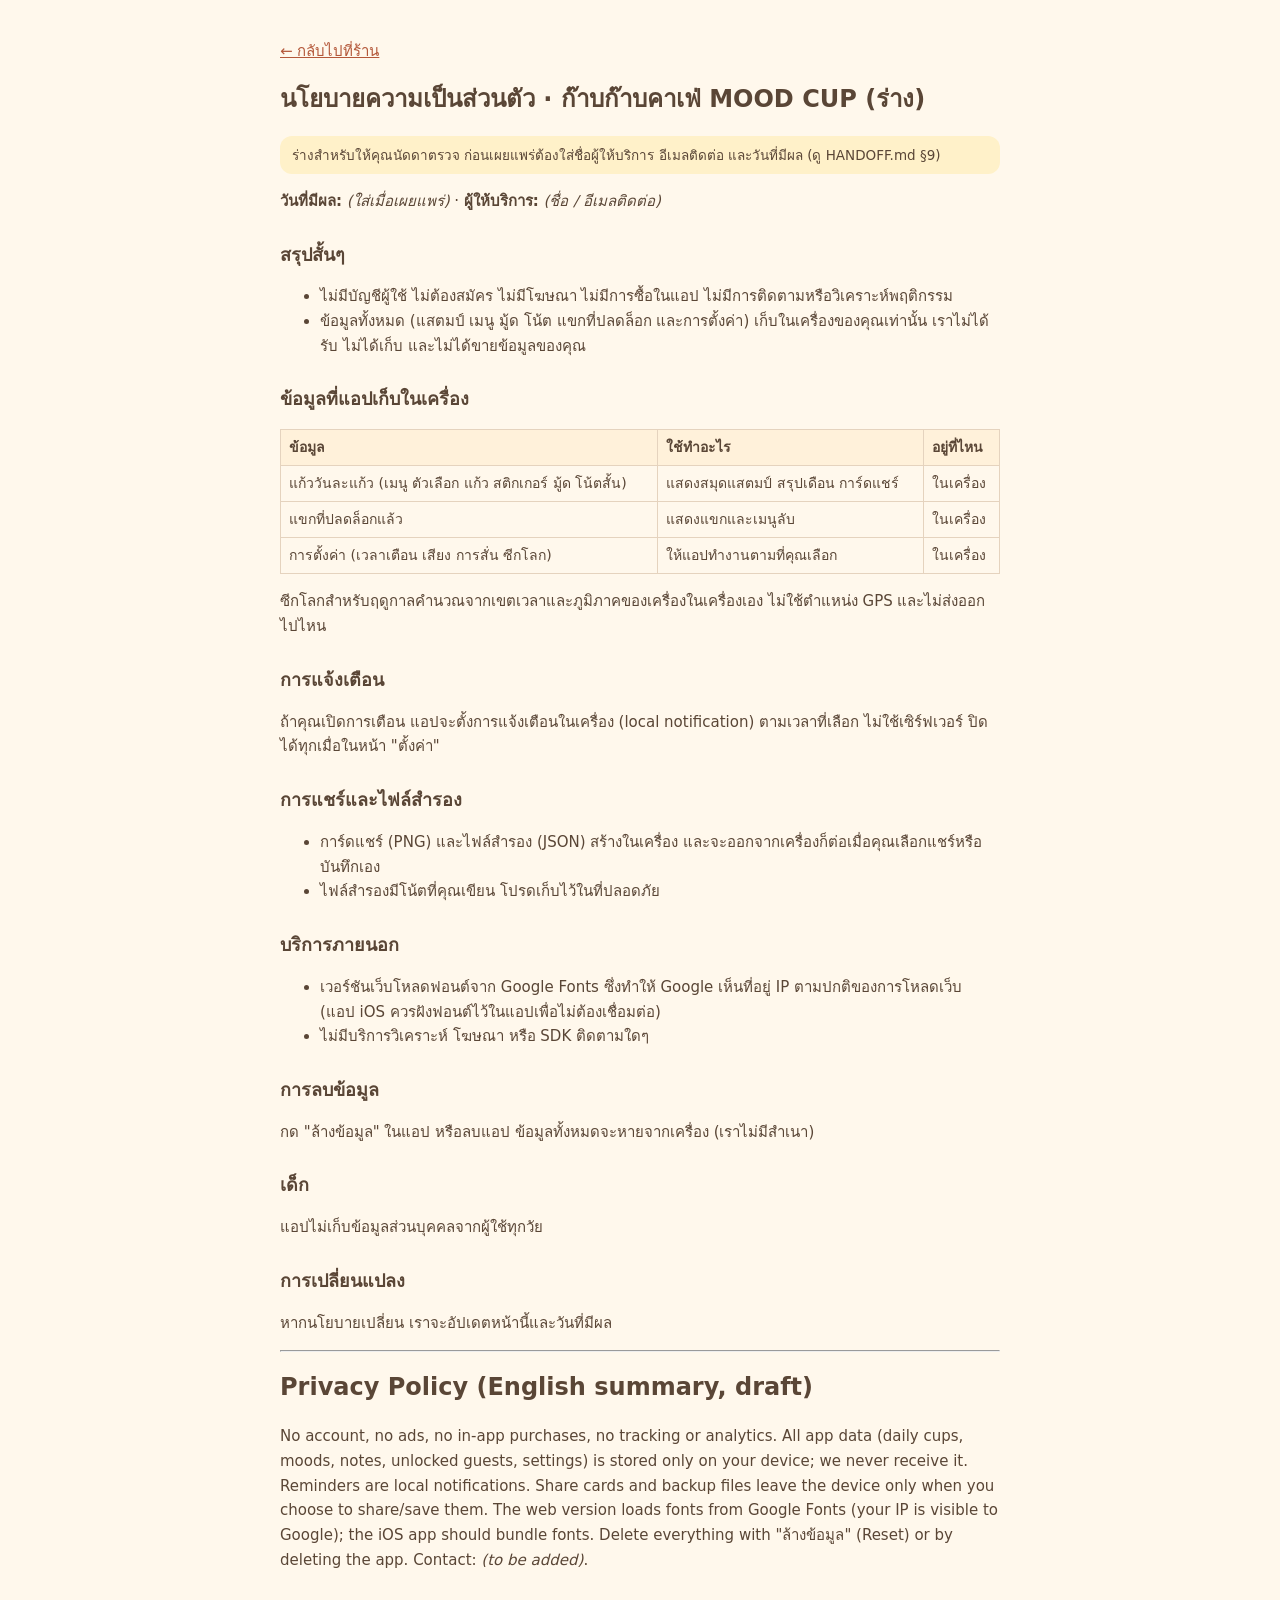
==== privacy.html @ 0a4b879a "Phase 1 features: 5-duck roster, storage schema v2 + migration + backup/import, guests by cumulative" ====
<!doctype html><html lang="th"><head><meta charset="utf-8"><meta name="viewport" content="width=device-width,initial-scale=1">
<title>นโยบายความเป็นส่วนตัว · MOOD CUP</title><link rel="icon" href="assets/icons/icon-32.png">
<style>body{font:15px/1.65 system-ui,-apple-system,"Sukhumvit Set","Noto Sans Thai",sans-serif;color:#5A4636;background:#FFF8EC;max-width:720px;margin:0 auto;padding:24px 18px 60px}h1{font-size:24px}h2{font-size:18px;margin-top:26px}table{border-collapse:collapse;width:100%;font-size:14px}td,th{border:1px solid #E5D3BE;padding:6px 8px;text-align:left;vertical-align:top}th{background:#FFF1DA}.note{background:#FFF1C9;border-radius:12px;padding:8px 12px;font-size:13.5px}a{color:#B4583A}</style></head>
<body><p><a href="index.html">← กลับไปที่ร้าน</a></p>
<h1>นโยบายความเป็นส่วนตัว · ก๊าบก๊าบคาเฟ่ MOOD CUP (ร่าง)</h1>
<p class="note">ร่างสำหรับให้คุณนัดดาตรวจ ก่อนเผยแพร่ต้องใส่ชื่อผู้ให้บริการ อีเมลติดต่อ และวันที่มีผล (ดู HANDOFF.md §9)</p>
<p><b>วันที่มีผล:</b> <i>(ใส่เมื่อเผยแพร่)</i> · <b>ผู้ให้บริการ:</b> <i>(ชื่อ / อีเมลติดต่อ)</i></p>
<h2>สรุปสั้นๆ</h2>
<ul><li>ไม่มีบัญชีผู้ใช้ ไม่ต้องสมัคร ไม่มีโฆษณา ไม่มีการซื้อในแอป ไม่มีการติดตามหรือวิเคราะห์พฤติกรรม</li>
<li>ข้อมูลทั้งหมด (แสตมป์ เมนู มู้ด โน้ต แขกที่ปลดล็อก และการตั้งค่า) เก็บในเครื่องของคุณเท่านั้น เราไม่ได้รับ ไม่ได้เก็บ และไม่ได้ขายข้อมูลของคุณ</li>
</ul><h2>ข้อมูลที่แอปเก็บในเครื่อง</h2>
<table>
<tr><th>ข้อมูล</th><th>ใช้ทำอะไร</th><th>อยู่ที่ไหน</th></tr>
<tr><td>แก้ววันละแก้ว (เมนู ตัวเลือก แก้ว สติกเกอร์ มู้ด โน้ตสั้น)</td><td>แสดงสมุดแสตมป์ สรุปเดือน การ์ดแชร์</td><td>ในเครื่อง</td></tr>
<tr><td>แขกที่ปลดล็อกแล้ว</td><td>แสดงแขกและเมนูลับ</td><td>ในเครื่อง</td></tr>
<tr><td>การตั้งค่า (เวลาเตือน เสียง การสั่น ซีกโลก)</td><td>ให้แอปทำงานตามที่คุณเลือก</td><td>ในเครื่อง</td></tr>
</table>
<p>ซีกโลกสำหรับฤดูกาลคำนวณจากเขตเวลาและภูมิภาคของเครื่องในเครื่องเอง ไม่ใช้ตำแหน่ง GPS และไม่ส่งออกไปไหน</p>
<h2>การแจ้งเตือน</h2>
<p>ถ้าคุณเปิดการเตือน แอปจะตั้งการแจ้งเตือนในเครื่อง (local notification) ตามเวลาที่เลือก ไม่ใช้เซิร์ฟเวอร์ ปิดได้ทุกเมื่อในหน้า &quot;ตั้งค่า&quot;</p>
<h2>การแชร์และไฟล์สำรอง</h2>
<ul><li>การ์ดแชร์ (PNG) และไฟล์สำรอง (JSON) สร้างในเครื่อง และจะออกจากเครื่องก็ต่อเมื่อคุณเลือกแชร์หรือบันทึกเอง</li>
<li>ไฟล์สำรองมีโน้ตที่คุณเขียน โปรดเก็บไว้ในที่ปลอดภัย</li>
</ul><h2>บริการภายนอก</h2>
<ul><li>เวอร์ชันเว็บโหลดฟอนต์จาก Google Fonts ซึ่งทำให้ Google เห็นที่อยู่ IP ตามปกติของการโหลดเว็บ (แอป iOS ควรฝังฟอนต์ไว้ในแอปเพื่อไม่ต้องเชื่อมต่อ)</li>
<li>ไม่มีบริการวิเคราะห์ โฆษณา หรือ SDK ติดตามใดๆ</li>
</ul><h2>การลบข้อมูล</h2>
<p>กด &quot;ล้างข้อมูล&quot; ในแอป หรือลบแอป ข้อมูลทั้งหมดจะหายจากเครื่อง (เราไม่มีสำเนา)</p>
<h2>เด็ก</h2>
<p>แอปไม่เก็บข้อมูลส่วนบุคคลจากผู้ใช้ทุกวัย</p>
<h2>การเปลี่ยนแปลง</h2>
<p>หากนโยบายเปลี่ยน เราจะอัปเดตหน้านี้และวันที่มีผล</p>
<hr>
<h1>Privacy Policy (English summary, draft)</h1>
<p>No account, no ads, no in-app purchases, no tracking or analytics. All app data (daily cups, moods, notes, unlocked guests, settings) is stored only on your device; we never receive it. Reminders are local notifications. Share cards and backup files leave the device only when you choose to share/save them. The web version loads fonts from Google Fonts (your IP is visible to Google); the iOS app should bundle fonts. Delete everything with &quot;ล้างข้อมูล&quot; (Reset) or by deleting the app. Contact: <i>(to be added)</i>.</p>
</body></html>
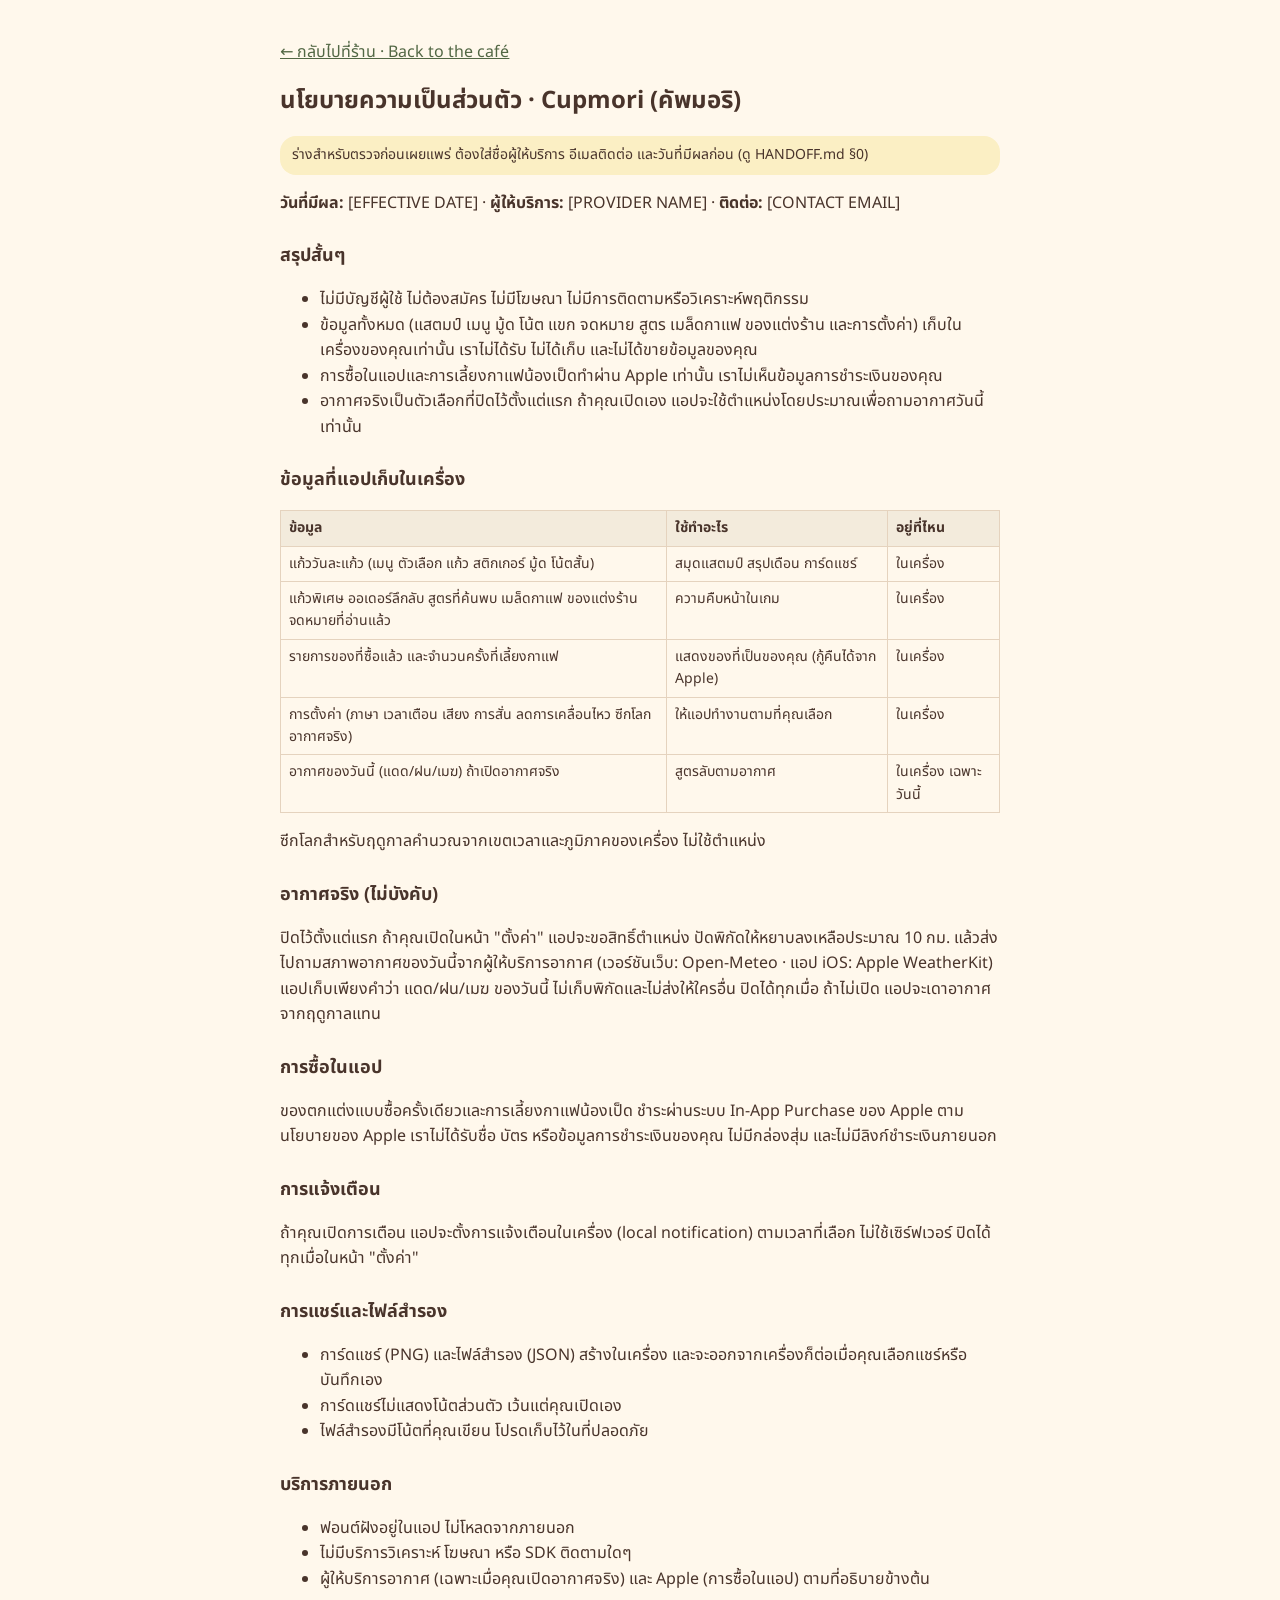
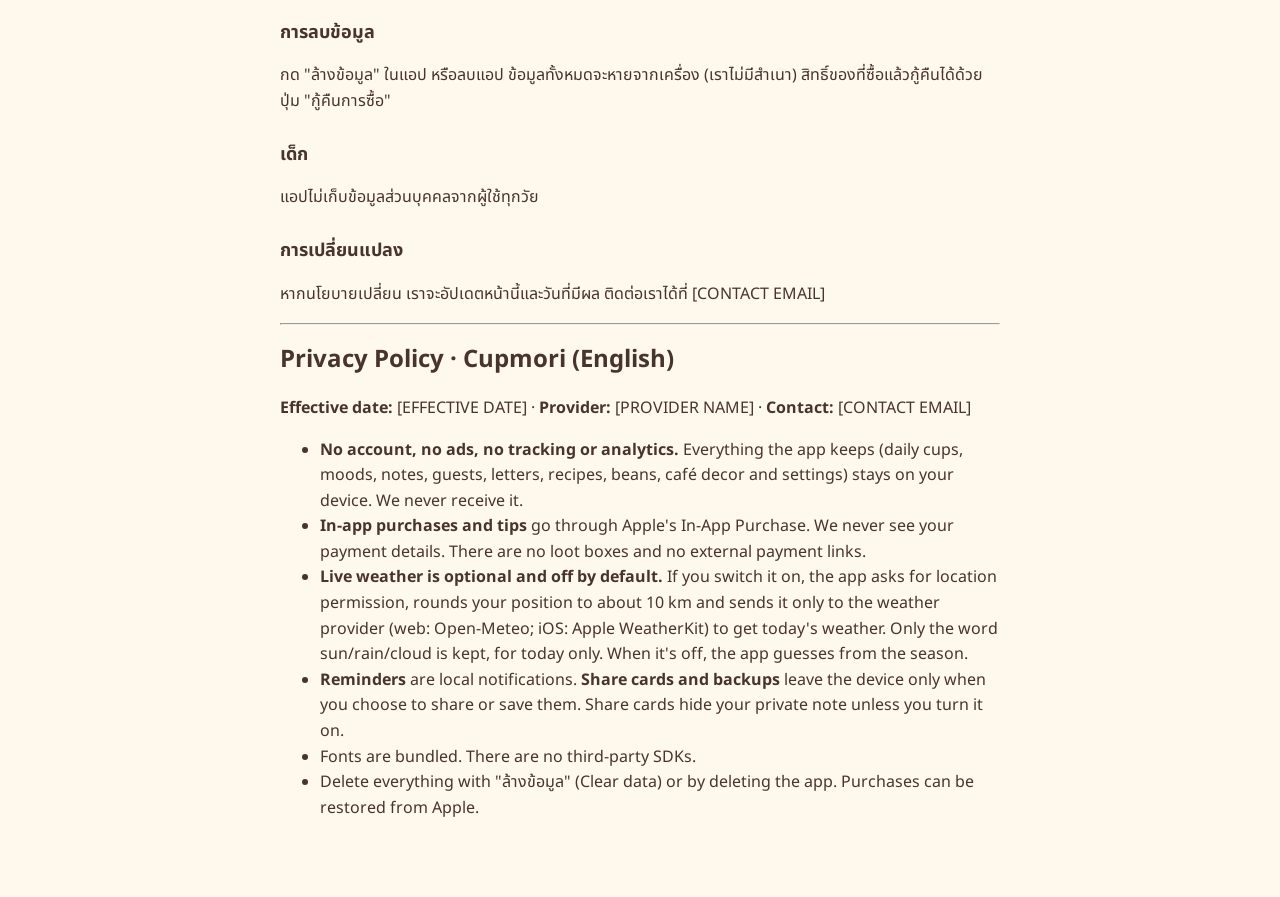
==== commit 756020ce: "Phase 2 · Cupmori: rename + CI (palette, bundled OFL fonts, wordmark), schema v3 migration, stories/" ====
--- a/privacy.html
+++ b/privacy.html
@@ -1,36 +1,90 @@
 <!doctype html><html lang="th"><head><meta charset="utf-8"><meta name="viewport" content="width=device-width,initial-scale=1">
-<title>นโยบายความเป็นส่วนตัว · MOOD CUP</title><link rel="icon" href="assets/icons/icon-32.png">
-<style>body{font:15px/1.65 system-ui,-apple-system,"Sukhumvit Set","Noto Sans Thai",sans-serif;color:#5A4636;background:#FFF8EC;max-width:720px;margin:0 auto;padding:24px 18px 60px}h1{font-size:24px}h2{font-size:18px;margin-top:26px}table{border-collapse:collapse;width:100%;font-size:14px}td,th{border:1px solid #E5D3BE;padding:6px 8px;text-align:left;vertical-align:top}th{background:#FFF1DA}.note{background:#FFF1C9;border-radius:12px;padding:8px 12px;font-size:13.5px}a{color:#B4583A}</style></head>
-<body><p><a href="index.html">← กลับไปที่ร้าน</a></p>
-<h1>นโยบายความเป็นส่วนตัว · ก๊าบก๊าบคาเฟ่ MOOD CUP (ร่าง)</h1>
-<p class="note">ร่างสำหรับให้คุณนัดดาตรวจ ก่อนเผยแพร่ต้องใส่ชื่อผู้ให้บริการ อีเมลติดต่อ และวันที่มีผล (ดู HANDOFF.md §9)</p>
-<p><b>วันที่มีผล:</b> <i>(ใส่เมื่อเผยแพร่)</i> · <b>ผู้ให้บริการ:</b> <i>(ชื่อ / อีเมลติดต่อ)</i></p>
+<title>นโยบายความเป็นส่วนตัว · Cupmori</title><link rel="icon" href="assets/icons/icon-32.png">
+<style>@font-face{font-family:"Noto Sans Thai";src:url(assets/fonts/NotoSansThai-VF.woff2) format("woff2");font-weight:100 900}
+body{font:16px/1.6 "Noto Sans Thai",system-ui,-apple-system,sans-serif;color:#49342B;background:#FFF8EC;max-width:720px;margin:0 auto;padding:24px 18px 60px}h1{font-size:24px}h2{font-size:18px;margin-top:26px}table{border-collapse:collapse;width:100%;font-size:14px}td,th{border:1px solid #E5D3BE;padding:6px 8px;text-align:left;vertical-align:top}th{background:#F3EBDC}.note{background:#FBEFC4;border-radius:16px;padding:8px 12px;font-size:14px}a{color:#526744}</style></head>
+<body><p><a href="index.html">← กลับไปที่ร้าน · Back to the café</a></p>
+<!-- generated from PRIVACY.md -->
+<h1>นโยบายความเป็นส่วนตัว · Cupmori (คัพมอริ)</h1>
+<p class="note">ร่างสำหรับตรวจก่อนเผยแพร่ ต้องใส่ชื่อผู้ให้บริการ อีเมลติดต่อ และวันที่มีผลก่อน (ดู HANDOFF.md §0)</p>
+<p><strong>วันที่มีผล:</strong> [EFFECTIVE DATE] · <strong>ผู้ให้บริการ:</strong> [PROVIDER NAME] · <strong>ติดต่อ:</strong> [CONTACT EMAIL]</p>
 <h2>สรุปสั้นๆ</h2>
-<ul><li>ไม่มีบัญชีผู้ใช้ ไม่ต้องสมัคร ไม่มีโฆษณา ไม่มีการซื้อในแอป ไม่มีการติดตามหรือวิเคราะห์พฤติกรรม</li>
-<li>ข้อมูลทั้งหมด (แสตมป์ เมนู มู้ด โน้ต แขกที่ปลดล็อก และการตั้งค่า) เก็บในเครื่องของคุณเท่านั้น เราไม่ได้รับ ไม่ได้เก็บ และไม่ได้ขายข้อมูลของคุณ</li>
-</ul><h2>ข้อมูลที่แอปเก็บในเครื่อง</h2>
+<ul>
+<li>ไม่มีบัญชีผู้ใช้ ไม่ต้องสมัคร ไม่มีโฆษณา ไม่มีการติดตามหรือวิเคราะห์พฤติกรรม</li>
+<li>ข้อมูลทั้งหมด (แสตมป์ เมนู มู้ด โน้ต แขก จดหมาย สูตร เมล็ดกาแฟ ของแต่งร้าน และการตั้งค่า) เก็บในเครื่องของคุณเท่านั้น เราไม่ได้รับ ไม่ได้เก็บ และไม่ได้ขายข้อมูลของคุณ</li>
+<li>การซื้อในแอปและการเลี้ยงกาแฟน้องเป็ดทำผ่าน Apple เท่านั้น เราไม่เห็นข้อมูลการชำระเงินของคุณ</li>
+<li>อากาศจริงเป็นตัวเลือกที่ปิดไว้ตั้งแต่แรก ถ้าคุณเปิดเอง แอปจะใช้ตำแหน่งโดยประมาณเพื่อถามอากาศวันนี้เท่านั้น</li>
+</ul>
+<h2>ข้อมูลที่แอปเก็บในเครื่อง</h2>
 <table>
-<tr><th>ข้อมูล</th><th>ใช้ทำอะไร</th><th>อยู่ที่ไหน</th></tr>
-<tr><td>แก้ววันละแก้ว (เมนู ตัวเลือก แก้ว สติกเกอร์ มู้ด โน้ตสั้น)</td><td>แสดงสมุดแสตมป์ สรุปเดือน การ์ดแชร์</td><td>ในเครื่อง</td></tr>
-<tr><td>แขกที่ปลดล็อกแล้ว</td><td>แสดงแขกและเมนูลับ</td><td>ในเครื่อง</td></tr>
-<tr><td>การตั้งค่า (เวลาเตือน เสียง การสั่น ซีกโลก)</td><td>ให้แอปทำงานตามที่คุณเลือก</td><td>ในเครื่อง</td></tr>
+<thead>
+<tr>
+<th>ข้อมูล</th>
+<th>ใช้ทำอะไร</th>
+<th>อยู่ที่ไหน</th>
+</tr>
+</thead>
+<tbody>
+<tr>
+<td>แก้ววันละแก้ว (เมนู ตัวเลือก แก้ว สติกเกอร์ มู้ด โน้ตสั้น)</td>
+<td>สมุดแสตมป์ สรุปเดือน การ์ดแชร์</td>
+<td>ในเครื่อง</td>
+</tr>
+<tr>
+<td>แก้วพิเศษ ออเดอร์ลึกลับ สูตรที่ค้นพบ เมล็ดกาแฟ ของแต่งร้าน จดหมายที่อ่านแล้ว</td>
+<td>ความคืบหน้าในเกม</td>
+<td>ในเครื่อง</td>
+</tr>
+<tr>
+<td>รายการของที่ซื้อแล้ว และจำนวนครั้งที่เลี้ยงกาแฟ</td>
+<td>แสดงของที่เป็นของคุณ (กู้คืนได้จาก Apple)</td>
+<td>ในเครื่อง</td>
+</tr>
+<tr>
+<td>การตั้งค่า (ภาษา เวลาเตือน เสียง การสั่น ลดการเคลื่อนไหว ซีกโลก อากาศจริง)</td>
+<td>ให้แอปทำงานตามที่คุณเลือก</td>
+<td>ในเครื่อง</td>
+</tr>
+<tr>
+<td>อากาศของวันนี้ (แดด/ฝน/เมฆ) ถ้าเปิดอากาศจริง</td>
+<td>สูตรลับตามอากาศ</td>
+<td>ในเครื่อง เฉพาะวันนี้</td>
+</tr>
+</tbody>
 </table>
-<p>ซีกโลกสำหรับฤดูกาลคำนวณจากเขตเวลาและภูมิภาคของเครื่องในเครื่องเอง ไม่ใช้ตำแหน่ง GPS และไม่ส่งออกไปไหน</p>
+<p>ซีกโลกสำหรับฤดูกาลคำนวณจากเขตเวลาและภูมิภาคของเครื่อง ไม่ใช้ตำแหน่ง</p>
+<h2>อากาศจริง (ไม่บังคับ)</h2>
+<p>ปิดไว้ตั้งแต่แรก ถ้าคุณเปิดในหน้า "ตั้งค่า" แอปจะขอสิทธิ์ตำแหน่ง ปัดพิกัดให้หยาบลงเหลือประมาณ 10 กม. แล้วส่งไปถามสภาพอากาศของวันนี้จากผู้ให้บริการอากาศ (เวอร์ชันเว็บ: Open-Meteo · แอป iOS: Apple WeatherKit) แอปเก็บเพียงคำว่า แดด/ฝน/เมฆ ของวันนี้ ไม่เก็บพิกัดและไม่ส่งให้ใครอื่น ปิดได้ทุกเมื่อ ถ้าไม่เปิด แอปจะเดาอากาศจากฤดูกาลแทน</p>
+<h2>การซื้อในแอป</h2>
+<p>ของตกแต่งแบบซื้อครั้งเดียวและการเลี้ยงกาแฟน้องเป็ด ชำระผ่านระบบ In-App Purchase ของ Apple ตามนโยบายของ Apple เราไม่ได้รับชื่อ บัตร หรือข้อมูลการชำระเงินของคุณ ไม่มีกล่องสุ่ม และไม่มีลิงก์ชำระเงินภายนอก</p>
 <h2>การแจ้งเตือน</h2>
-<p>ถ้าคุณเปิดการเตือน แอปจะตั้งการแจ้งเตือนในเครื่อง (local notification) ตามเวลาที่เลือก ไม่ใช้เซิร์ฟเวอร์ ปิดได้ทุกเมื่อในหน้า &quot;ตั้งค่า&quot;</p>
+<p>ถ้าคุณเปิดการเตือน แอปจะตั้งการแจ้งเตือนในเครื่อง (local notification) ตามเวลาที่เลือก ไม่ใช้เซิร์ฟเวอร์ ปิดได้ทุกเมื่อในหน้า "ตั้งค่า"</p>
 <h2>การแชร์และไฟล์สำรอง</h2>
-<ul><li>การ์ดแชร์ (PNG) และไฟล์สำรอง (JSON) สร้างในเครื่อง และจะออกจากเครื่องก็ต่อเมื่อคุณเลือกแชร์หรือบันทึกเอง</li>
+<ul>
+<li>การ์ดแชร์ (PNG) และไฟล์สำรอง (JSON) สร้างในเครื่อง และจะออกจากเครื่องก็ต่อเมื่อคุณเลือกแชร์หรือบันทึกเอง</li>
+<li>การ์ดแชร์ไม่แสดงโน้ตส่วนตัว เว้นแต่คุณเปิดเอง</li>
 <li>ไฟล์สำรองมีโน้ตที่คุณเขียน โปรดเก็บไว้ในที่ปลอดภัย</li>
-</ul><h2>บริการภายนอก</h2>
-<ul><li>เวอร์ชันเว็บโหลดฟอนต์จาก Google Fonts ซึ่งทำให้ Google เห็นที่อยู่ IP ตามปกติของการโหลดเว็บ (แอป iOS ควรฝังฟอนต์ไว้ในแอปเพื่อไม่ต้องเชื่อมต่อ)</li>
+</ul>
+<h2>บริการภายนอก</h2>
+<ul>
+<li>ฟอนต์ฝังอยู่ในแอป ไม่โหลดจากภายนอก</li>
 <li>ไม่มีบริการวิเคราะห์ โฆษณา หรือ SDK ติดตามใดๆ</li>
-</ul><h2>การลบข้อมูล</h2>
-<p>กด &quot;ล้างข้อมูล&quot; ในแอป หรือลบแอป ข้อมูลทั้งหมดจะหายจากเครื่อง (เราไม่มีสำเนา)</p>
+<li>ผู้ให้บริการอากาศ (เฉพาะเมื่อคุณเปิดอากาศจริง) และ Apple (การซื้อในแอป) ตามที่อธิบายข้างต้น</li>
+</ul>
+<h2>การลบข้อมูล</h2>
+<p>กด "ล้างข้อมูล" ในแอป หรือลบแอป ข้อมูลทั้งหมดจะหายจากเครื่อง (เราไม่มีสำเนา) สิทธิ์ของที่ซื้อแล้วกู้คืนได้ด้วยปุ่ม "กู้คืนการซื้อ"</p>
 <h2>เด็ก</h2>
 <p>แอปไม่เก็บข้อมูลส่วนบุคคลจากผู้ใช้ทุกวัย</p>
 <h2>การเปลี่ยนแปลง</h2>
-<p>หากนโยบายเปลี่ยน เราจะอัปเดตหน้านี้และวันที่มีผล</p>
-<hr>
-<h1>Privacy Policy (English summary, draft)</h1>
-<p>No account, no ads, no in-app purchases, no tracking or analytics. All app data (daily cups, moods, notes, unlocked guests, settings) is stored only on your device; we never receive it. Reminders are local notifications. Share cards and backup files leave the device only when you choose to share/save them. The web version loads fonts from Google Fonts (your IP is visible to Google); the iOS app should bundle fonts. Delete everything with &quot;ล้างข้อมูล&quot; (Reset) or by deleting the app. Contact: <i>(to be added)</i>.</p>
-</body></html>+<p>หากนโยบายเปลี่ยน เราจะอัปเดตหน้านี้และวันที่มีผล ติดต่อเราได้ที่ [CONTACT EMAIL]</p>
+<hr />
+<h1>Privacy Policy · Cupmori (English)</h1>
+<p><strong>Effective date:</strong> [EFFECTIVE DATE] · <strong>Provider:</strong> [PROVIDER NAME] · <strong>Contact:</strong> [CONTACT EMAIL]</p>
+<ul>
+<li><strong>No account, no ads, no tracking or analytics.</strong> Everything the app keeps (daily cups, moods, notes, guests, letters, recipes, beans, café decor and settings) stays on your device. We never receive it.</li>
+<li><strong>In-app purchases and tips</strong> go through Apple's In-App Purchase. We never see your payment details. There are no loot boxes and no external payment links.</li>
+<li><strong>Live weather is optional and off by default.</strong> If you switch it on, the app asks for location permission, rounds your position to about 10 km and sends it only to the weather provider (web: Open-Meteo; iOS: Apple WeatherKit) to get today's weather. Only the word sun/rain/cloud is kept, for today only. When it's off, the app guesses from the season.</li>
+<li><strong>Reminders</strong> are local notifications. <strong>Share cards and backups</strong> leave the device only when you choose to share or save them. Share cards hide your private note unless you turn it on.</li>
+<li>Fonts are bundled. There are no third-party SDKs.</li>
+<li>Delete everything with "ล้างข้อมูล" (Clear data) or by deleting the app. Purchases can be restored from Apple.</li>
+</ul>
+</body></html>
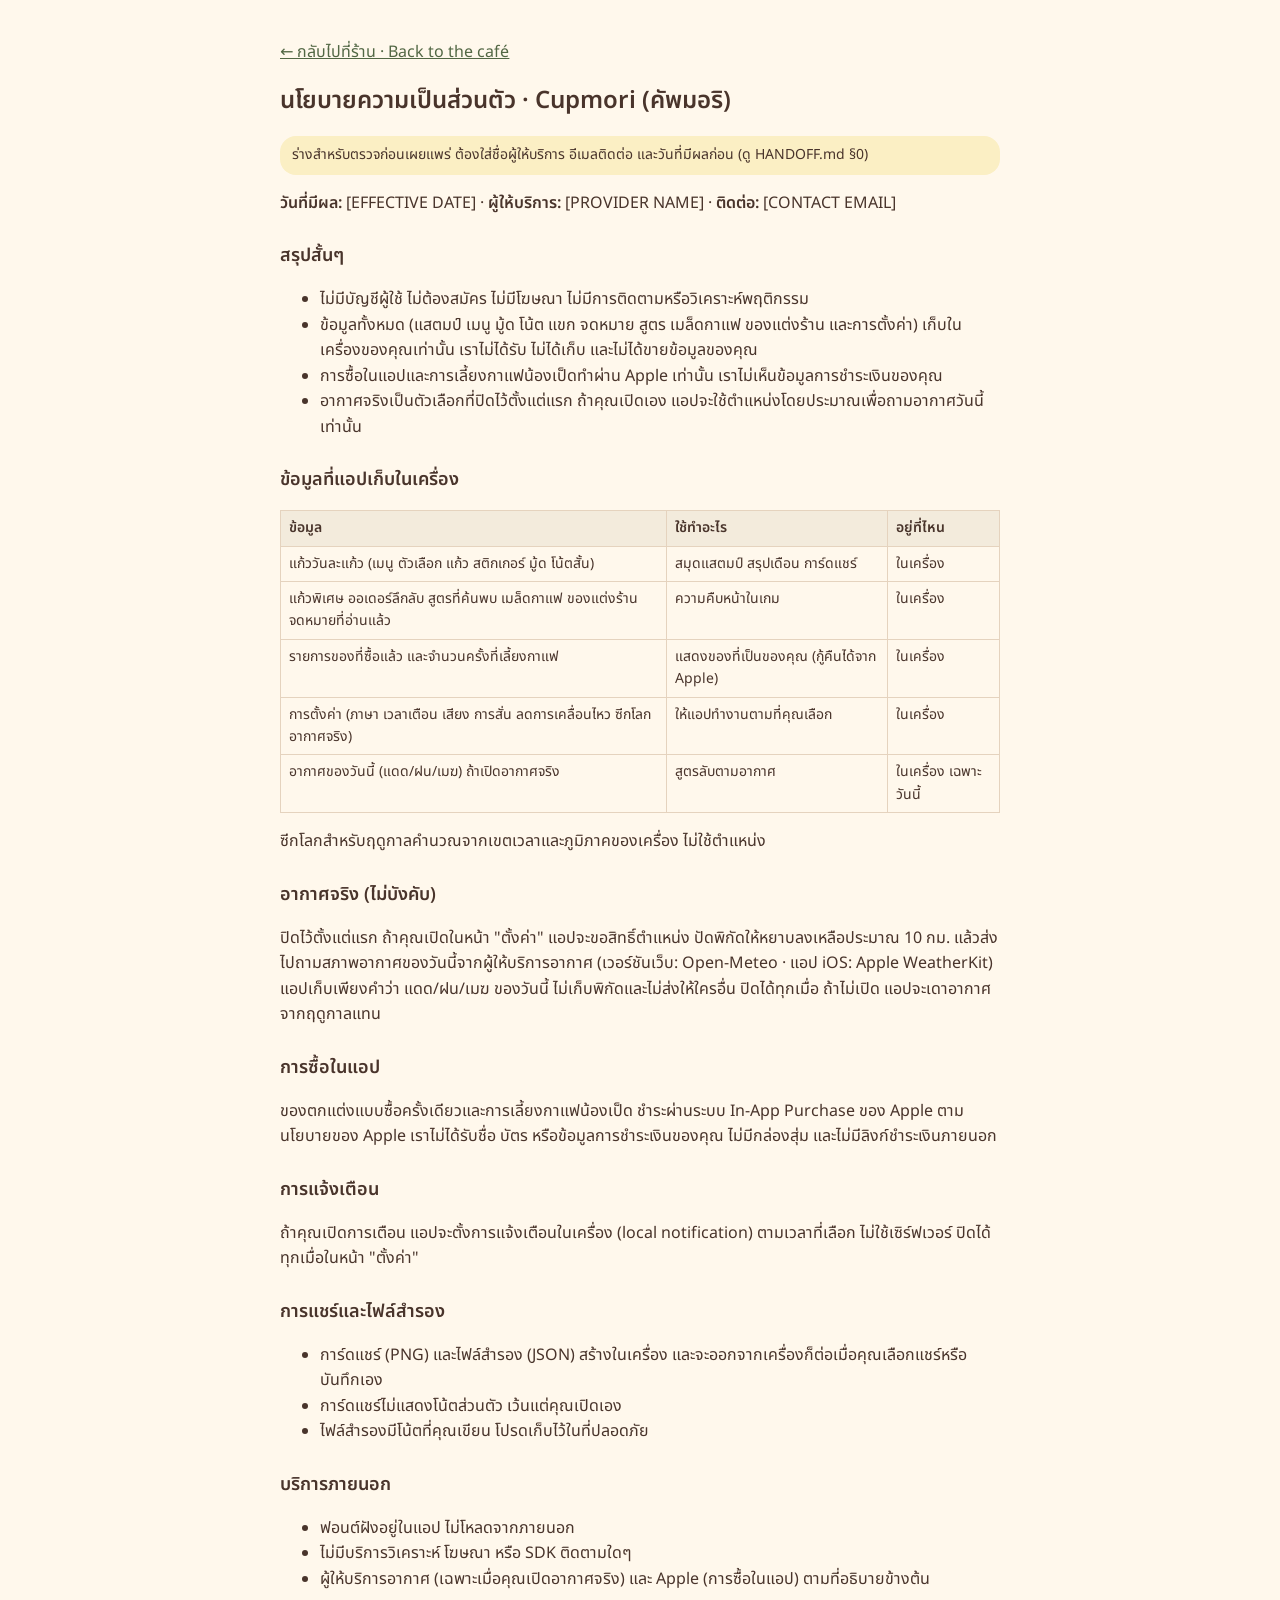
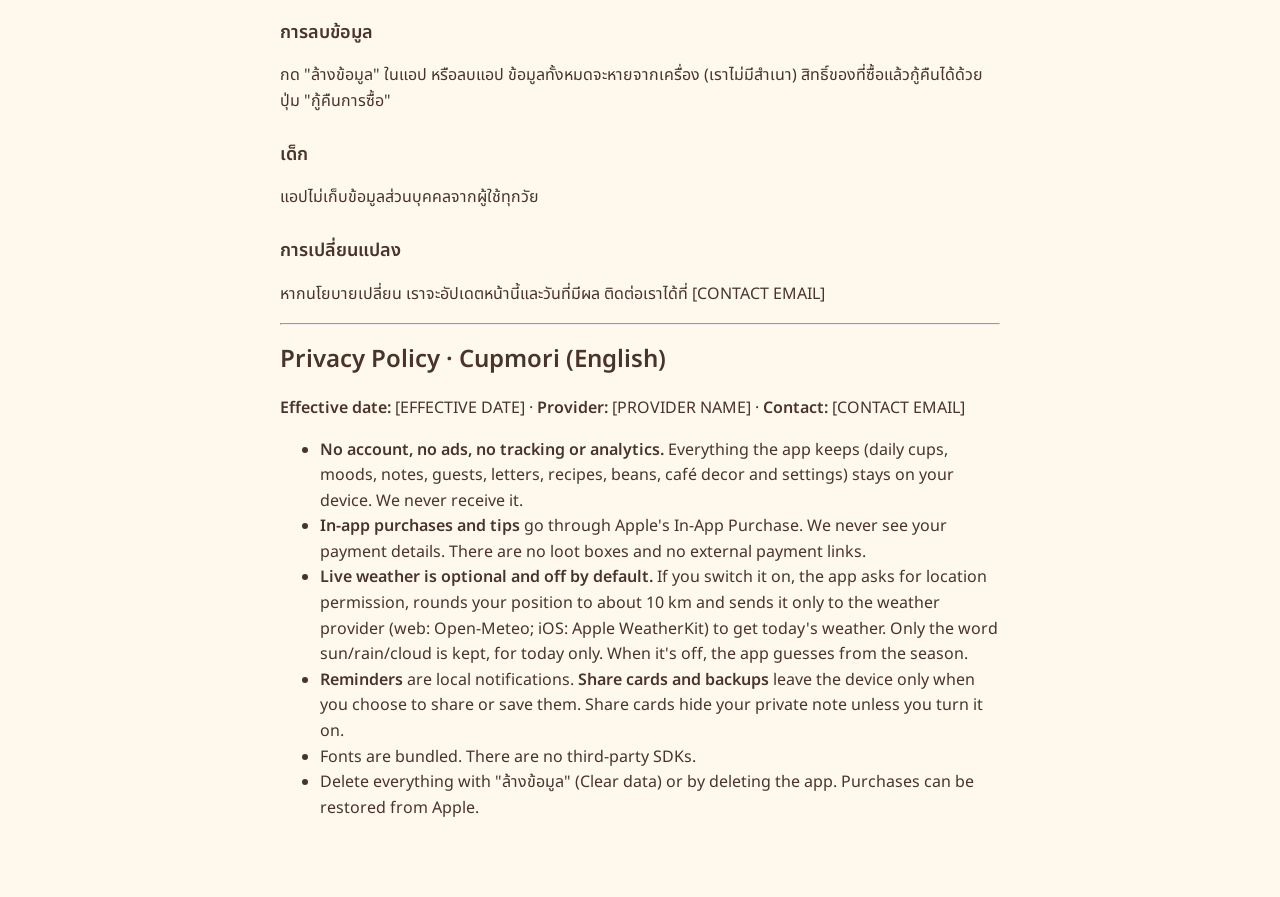
==== commit f25035fc: "Phase 2 final: VI v1.1 quick rules (Noto Sans Thai 400/600 static, Sky/Error/Line tokens, input radi" ====
--- a/privacy.html
+++ b/privacy.html
@@ -1,6 +1,6 @@
 <!doctype html><html lang="th"><head><meta charset="utf-8"><meta name="viewport" content="width=device-width,initial-scale=1">
-<title>นโยบายความเป็นส่วนตัว · Cupmori</title><link rel="icon" href="assets/icons/icon-32.png">
-<style>@font-face{font-family:"Noto Sans Thai";src:url(assets/fonts/NotoSansThai-VF.woff2) format("woff2");font-weight:100 900}
+<title>นโยบายความเป็นส่วนตัว · Cupmori</title><link rel="icon" href="assets/icons/cupmori-icon-32.png">
+<style>@font-face{font-family:"Noto Sans Thai";src:url(assets/fonts/NotoSansThai-400.woff2) format("woff2");font-weight:100 500}@font-face{font-family:"Noto Sans Thai";src:url(assets/fonts/NotoSansThai-600.woff2) format("woff2");font-weight:501 900}
 body{font:16px/1.6 "Noto Sans Thai",system-ui,-apple-system,sans-serif;color:#49342B;background:#FFF8EC;max-width:720px;margin:0 auto;padding:24px 18px 60px}h1{font-size:24px}h2{font-size:18px;margin-top:26px}table{border-collapse:collapse;width:100%;font-size:14px}td,th{border:1px solid #E5D3BE;padding:6px 8px;text-align:left;vertical-align:top}th{background:#F3EBDC}.note{background:#FBEFC4;border-radius:16px;padding:8px 12px;font-size:14px}a{color:#526744}</style></head>
 <body><p><a href="index.html">← กลับไปที่ร้าน · Back to the café</a></p>
 <!-- generated from PRIVACY.md -->
